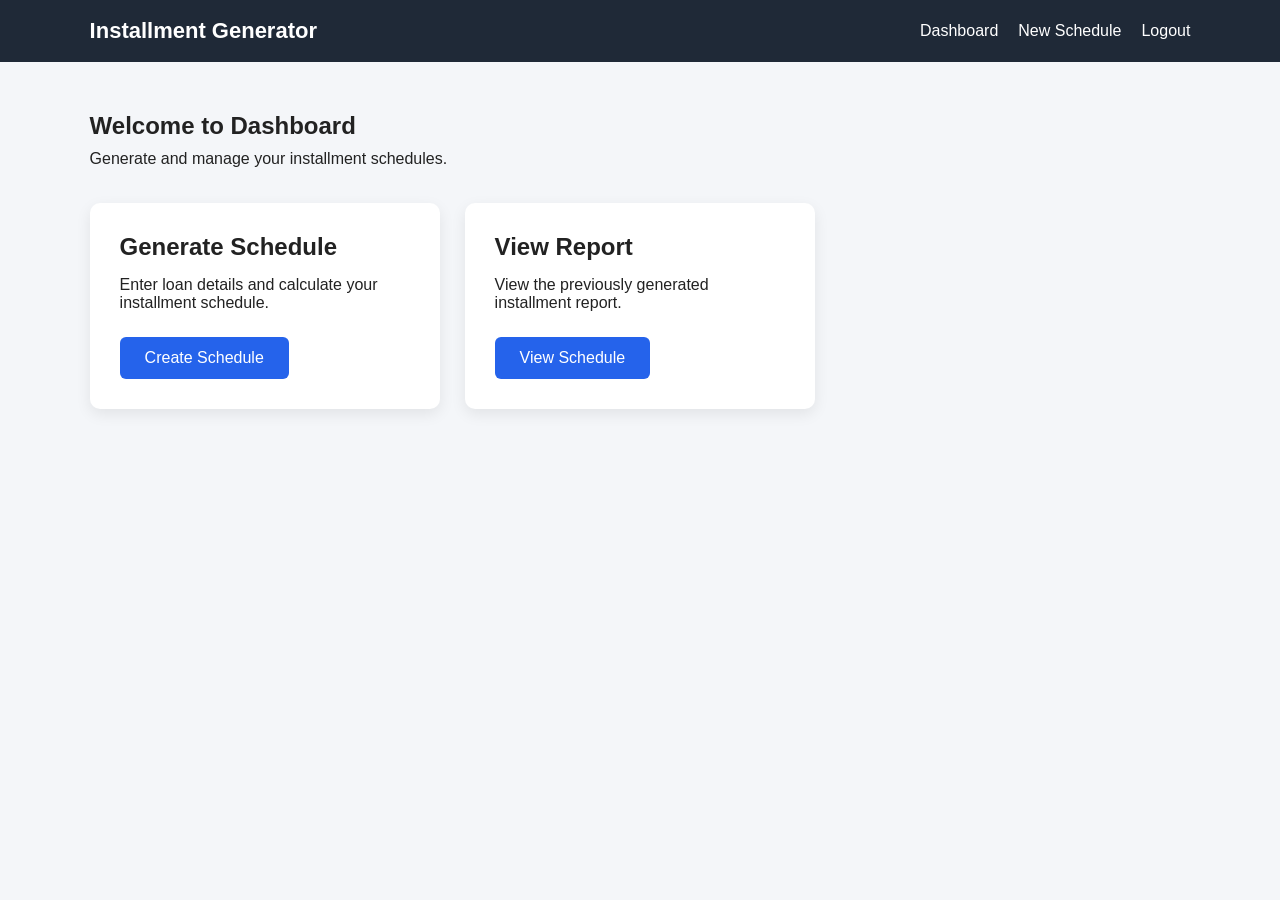
==== dashboard.html @ a09a1921 "Initial commit" ====
<!DOCTYPE html>
<html lang="en">

<head>
    <meta charset="UTF-8">
    <meta name="viewport" content="width=device-width, initial-scale=1.0">

    <title>Dashboard</title>

    <link rel="stylesheet" href="css/style.css">
</head>

<body>

<header class="navbar">

    <div class="logo">
        Installment Generator
    </div>

    <nav>
        <a href="dashboard.html">Dashboard</a>
        <a href="loan.html">New Schedule</a>
        <a href="index.html">Logout</a>
    </nav>

</header>

<section class="dashboard">

    <h1>Welcome to Dashboard</h1>

    <p>
        Generate and manage your installment schedules.
    </p>

    <div class="dashboard-cards">

        <div class="dashboard-card">

            <h2>Generate Schedule</h2>

            <p>
                Enter loan details and calculate your
                installment schedule.
            </p>

            <a href="loan.html" class="btn">
                Create Schedule
            </a>

        </div>

        <div class="dashboard-card">

            <h2>View Report</h2>

            <p>
                View the previously generated installment report.
            </p>

            <a href="schedule.html" class="btn">
                View Schedule
            </a>

        </div>

    </div>

</section>

</body>
</html>
---- css/style.css ----
* {
    margin: 0;
    padding: 0;
    box-sizing: border-box;
}

body {
    font-family: Arial, sans-serif;
    background: #f4f6f9;
    color: #222;
}

/* NAVBAR */

.navbar {
    background: #1f2937;
    color: white;
    padding: 18px 7%;
    display: flex;
    justify-content: space-between;
    align-items: center;
}

.logo {
    font-size: 22px;
    font-weight: bold;
}

.navbar nav {
    display: flex;
    align-items: center;
    gap: 20px;
}

.navbar a {
    color: white;
    text-decoration: none;
}

.navbar a:hover {
    text-decoration: underline;
}

/* HERO */

.hero {
    min-height: 500px;
    display: flex;
    align-items: center;
    justify-content: center;
    text-align: center;
    padding: 40px;
}

.hero-content {
    max-width: 700px;
}

.hero h1 {
    font-size: 48px;
    margin-bottom: 20px;
}

.hero p {
    font-size: 19px;
    line-height: 1.6;
    margin-bottom: 30px;
}

/* BUTTON */

.btn {
    display: inline-block;
    border: none;
    background: #2563eb;
    color: white;
    padding: 12px 25px;
    border-radius: 6px;
    cursor: pointer;
    text-decoration: none;
    font-size: 16px;
}

.btn:hover {
    background: #1d4ed8;
}

/* FEATURES */

.features {
    padding: 50px 7%;
    text-align: center;
}

.features h2 {
    margin-bottom: 30px;
}

.feature-container {
    display: flex;
    justify-content: center;
    gap: 25px;
    flex-wrap: wrap;
}

.feature-card {
    background: white;
    width: 300px;
    padding: 30px;
    border-radius: 10px;
    box-shadow: 0 4px 15px rgba(0,0,0,0.08);
}

.feature-card h3 {
    margin-bottom: 15px;
}

/* AUTH */

.auth-container {
    min-height: 100vh;
    display: flex;
    justify-content: center;
    align-items: center;
}

.auth-box {
    background: white;
    width: 400px;
    padding: 35px;
    border-radius: 10px;
    box-shadow: 0 5px 20px rgba(0,0,0,0.1);
}

.auth-box h2 {
    text-align: center;
    margin-bottom: 25px;
}

.auth-box p {
    text-align: center;
    margin-top: 20px;
}

/* FORMS */

.form-container {
    display: flex;
    justify-content: center;
    padding: 50px 20px;
}

.form-box {
    background: white;
    width: 600px;
    padding: 35px;
    border-radius: 10px;
    box-shadow: 0 5px 20px rgba(0,0,0,0.08);
}

.form-box h1 {
    margin-bottom: 25px;
    text-align: center;
}

label {
    display: block;
    margin-top: 15px;
    margin-bottom: 7px;
    font-weight: bold;
}

input,
select {
    width: 100%;
    padding: 12px;
    border: 1px solid #ccc;
    border-radius: 5px;
    font-size: 15px;
}

form .btn {
    margin-top: 25px;
    width: 100%;
}

/* DASHBOARD */

.dashboard {
    padding: 50px 7%;
}

.dashboard h1 {
    margin-bottom: 10px;
}

.dashboard-cards {
    display: flex;
    gap: 25px;
    margin-top: 35px;
    flex-wrap: wrap;
}

.dashboard-card {
    background: white;
    padding: 30px;
    width: 350px;
    border-radius: 10px;
    box-shadow: 0 5px 15px rgba(0,0,0,0.08);
}

.dashboard-card h2 {
    margin-bottom: 15px;
}

.dashboard-card p {
    margin-bottom: 25px;
}

/* SCHEDULE */

.schedule-container {
    padding: 40px 5%;
}

.schedule-container h1 {
    margin-bottom: 25px;
}

.summary {
    background: white;
    padding: 20px;
    border-radius: 8px;
    margin-bottom: 25px;
}

.table-container {
    overflow-x: auto;
}

table {
    width: 100%;
    border-collapse: collapse;
    background: white;
}

th,
td {
    border: 1px solid #ddd;
    padding: 12px;
    text-align: center;
}

th {
    background: #1f2937;
    color: white;
}

tr:nth-child(even) {
    background: #f8fafc;
}

/* PRINT */

.print-btn {
    background: white;
    border: none;
    padding: 8px 15px;
    border-radius: 5px;
    cursor: pointer;
}

.report {
    max-width: 900px;
    margin: 50px auto;
    padding: 30px;
    background: white;
}

/* FOOTER */

footer {
    text-align: center;
    padding: 25px;
    margin-top: 40px;
}

/* MOBILE */

@media (max-width: 768px) {

    .navbar {
        flex-direction: column;
        gap: 15px;
    }

    .hero h1 {
        font-size: 34px;
    }

    .form-box {
        width: 100%;
    }

    .dashboard-card {
        width: 100%;
    }

    .navbar nav {
        flex-wrap: wrap;
        justify-content: center;
    }
}

@media print {

    .navbar,
    .print-btn,
    .btn {
        display: none;
    }

    body {
        background: white;
    }

    .schedule-container {
        padding: 0;
    }
}
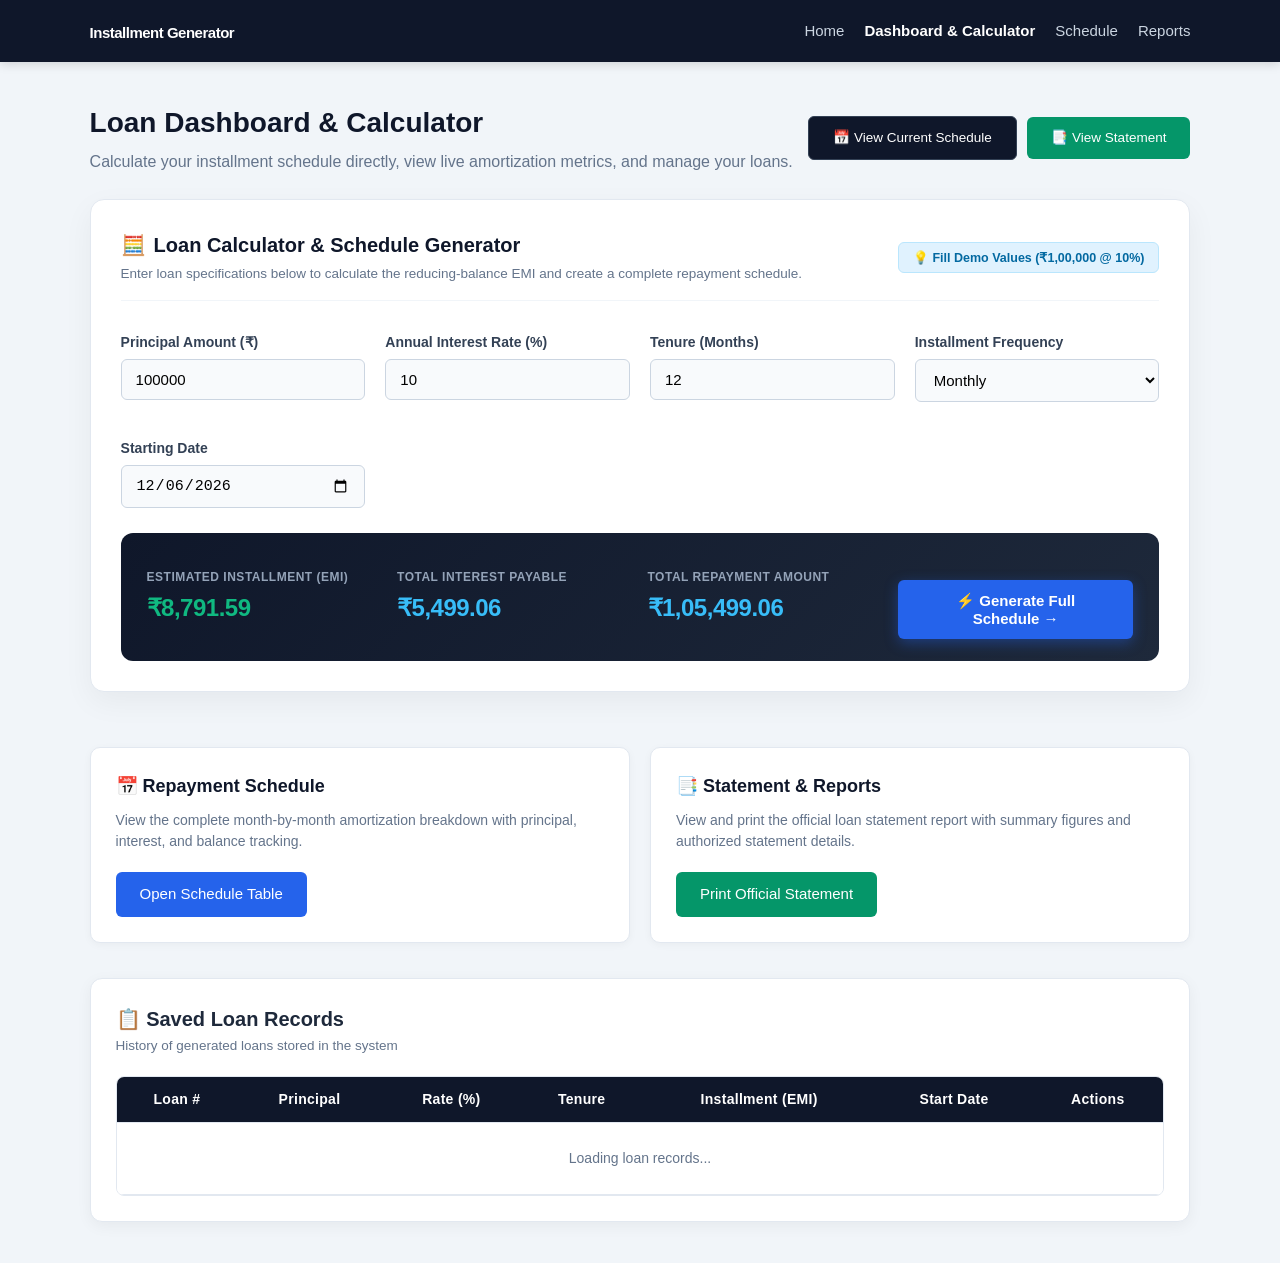
==== commit 0b47636d: "feat: embed loan calculator into dashboard, remove login barrier, and streamline navigation" ====
--- a/dashboard.html
+++ b/dashboard.html
@@ -4,70 +4,327 @@
 <head>
     <meta charset="UTF-8">
     <meta name="viewport" content="width=device-width, initial-scale=1.0">
-
-    <title>Dashboard</title>
-
+    <title>Dashboard & Loan Calculator - Installment Schedule Generator</title>
     <link rel="stylesheet" href="css/style.css">
+    <style>
+        .calculator-card {
+            background: #ffffff;
+            border-radius: 14px;
+            padding: 30px;
+            border: 1px solid #e2e8f0;
+            box-shadow: 0 10px 30px rgba(0, 0, 0, 0.05);
+            margin-top: 25px;
+        }
+
+        .calc-grid {
+            display: grid;
+            grid-template-columns: repeat(auto-fit, minmax(220px, 1fr));
+            gap: 20px;
+            margin-top: 15px;
+        }
+
+        .calc-live-preview {
+            background: linear-gradient(135deg, #0f172a 0%, #1e293b 100%);
+            color: #ffffff;
+            border-radius: 12px;
+            padding: 22px 26px;
+            margin-top: 25px;
+            display: grid;
+            grid-template-columns: repeat(auto-fit, minmax(180px, 1fr));
+            gap: 15px;
+            align-items: center;
+        }
+
+        .calc-preview-item {
+            display: flex;
+            flex-direction: column;
+            gap: 4px;
+        }
+
+        .calc-preview-label {
+            font-size: 12px;
+            color: #94a3b8;
+            text-transform: uppercase;
+            letter-spacing: 0.5px;
+            font-weight: 600;
+        }
+
+        .calc-preview-value {
+            font-size: 24px;
+            font-weight: 700;
+            color: #38bdf8;
+            letter-spacing: -0.5px;
+        }
+
+        .calc-preview-value.accent {
+            color: #10b981;
+        }
+    </style>
 </head>
 
 <body>
 
 <header class="navbar">
-
     <div class="logo">
-        Installment Generator
+        <a href="dashboard.html" style="color: white; text-decoration: none;">Installment Generator</a>
     </div>
 
     <nav>
-        <a href="dashboard.html">Dashboard</a>
-        <a href="loan.html">New Schedule</a>
-        <a href="index.html">Logout</a>
+        <a href="index.html">Home</a>
+        <a href="dashboard.html" style="font-weight: bold; color: #ffffff;">Dashboard & Calculator</a>
+        <a href="schedule.html">Schedule</a>
+        <a href="report.html">Reports</a>
     </nav>
-
 </header>
 
 <section class="dashboard">
 
-    <h1>Welcome to Dashboard</h1>
-
-    <p>
-        Generate and manage your installment schedules.
-    </p>
-
-    <div class="dashboard-cards">
-
+    <!-- Dashboard Header -->
+    <div style="display: flex; justify-content: space-between; align-items: center; flex-wrap: wrap; gap: 15px;">
+        <div>
+            <h1>Loan Dashboard & Calculator</h1>
+            <p style="color: #64748b;">
+                Calculate your installment schedule directly, view live amortization metrics, and manage your loans.
+            </p>
+        </div>
+        <div>
+            <a href="schedule.html" class="btn" style="background: #0f172a; border: 1px solid #334155; font-size: 13.5px;">
+                📅 View Current Schedule
+            </a>
+            <a href="report.html" class="btn" style="background: #059669; font-size: 13.5px; margin-left: 6px;">
+                📑 View Statement
+            </a>
+        </div>
+    </div>
+
+    <!-- DIRECT LOAN CALCULATOR SECTION -->
+    <div class="calculator-card">
+        <div style="display: flex; justify-content: space-between; align-items: center; flex-wrap: wrap; gap: 12px; border-bottom: 1px solid #f1f5f9; padding-bottom: 16px;">
+            <div>
+                <h2 style="font-size: 20px; color: #0f172a; margin-bottom: 4px; display: flex; align-items: center; gap: 8px;">
+                    <span>🧮</span> Loan Calculator & Schedule Generator
+                </h2>
+                <p style="color: #64748b; font-size: 13.5px; margin: 0;">
+                    Enter loan specifications below to calculate the reducing-balance EMI and create a complete repayment schedule.
+                </p>
+            </div>
+            <button type="button" id="fillDemoBtn" style="background: #e0f2fe; color: #0369a1; border: 1px solid #bae6fd; padding: 7px 14px; border-radius: 6px; cursor: pointer; font-size: 12.5px; font-weight: 600;">
+                💡 Fill Demo Values (₹1,00,000 @ 10%)
+            </button>
+        </div>
+
+        <form id="loanForm">
+            <div class="calc-grid">
+                <div>
+                    <label for="principal">Principal Amount (₹)</label>
+                    <input type="number" id="principal" min="1" step="any" placeholder="e.g. 100000" value="100000" required>
+                </div>
+
+                <div>
+                    <label for="interest">Annual Interest Rate (%)</label>
+                    <input type="number" id="interest" min="0" step="0.01" placeholder="e.g. 10.0" value="10" required>
+                </div>
+
+                <div>
+                    <label for="tenure">Tenure (Months)</label>
+                    <input type="number" id="tenure" min="1" placeholder="e.g. 12" value="12" required>
+                </div>
+
+                <div>
+                    <label for="frequency">Installment Frequency</label>
+                    <select id="frequency" required>
+                        <option value="monthly" selected>Monthly</option>
+                        <option value="weekly">Weekly</option>
+                        <option value="quarterly">Quarterly</option>
+                        <option value="yearly">Yearly</option>
+                    </select>
+                </div>
+
+                <div>
+                    <label for="startDate">Starting Date</label>
+                    <input type="date" id="startDate" required>
+                </div>
+            </div>
+
+            <!-- Real-time Live Calculation Preview -->
+            <div class="calc-live-preview">
+                <div class="calc-preview-item">
+                    <span class="calc-preview-label">Estimated Installment (EMI)</span>
+                    <span class="calc-preview-value accent" id="liveEmiDisplay">₹8,791.59</span>
+                </div>
+                <div class="calc-preview-item">
+                    <span class="calc-preview-label">Total Interest Payable</span>
+                    <span class="calc-preview-value" id="liveInterestDisplay">₹5,499.06</span>
+                </div>
+                <div class="calc-preview-item">
+                    <span class="calc-preview-label">Total Repayment Amount</span>
+                    <span class="calc-preview-value" id="liveTotalDisplay">₹1,05,499.06</span>
+                </div>
+                <div style="text-align: right;">
+                    <button type="submit" class="btn" style="background: #2563eb; font-weight: 700; padding: 12px 24px; box-shadow: 0 4px 14px rgba(37,99,235,0.4);">
+                        ⚡ Generate Full Schedule →
+                    </button>
+                </div>
+            </div>
+        </form>
+    </div>
+
+    <!-- Quick Stats -->
+    <div id="dashboardStats" class="stat-grid" style="margin-top: 30px;"></div>
+
+    <!-- Action Cards -->
+    <div class="dashboard-cards" style="margin-top: 25px;">
         <div class="dashboard-card">
-
-            <h2>Generate Schedule</h2>
-
+            <h2>📅 Repayment Schedule</h2>
             <p>
-                Enter loan details and calculate your
-                installment schedule.
+                View the complete month-by-month amortization breakdown with principal, interest, and balance tracking.
             </p>
-
-            <a href="loan.html" class="btn">
-                Create Schedule
+            <a href="schedule.html" class="btn" style="background: #2563eb;">
+                Open Schedule Table
             </a>
-
         </div>
 
         <div class="dashboard-card">
-
-            <h2>View Report</h2>
-
+            <h2>📑 Statement & Reports</h2>
             <p>
-                View the previously generated installment report.
+                View and print the official loan statement report with summary figures and authorized statement details.
             </p>
-
-            <a href="schedule.html" class="btn">
-                View Schedule
+            <a href="report.html" class="btn" style="background: #059669;">
+                Print Official Statement
             </a>
-
-        </div>
-
+        </div>
+    </div>
+
+    <!-- Saved Loan Records -->
+    <div style="margin-top: 35px; background: white; padding: 25px; border-radius: 12px; box-shadow: 0 4px 15px rgba(0,0,0,0.05); border: 1px solid #e2e8f0;">
+        <div style="display: flex; justify-content: space-between; align-items: center; margin-bottom: 20px;">
+            <div>
+                <h2 style="font-size: 20px; color: #1e293b;">📋 Saved Loan Records</h2>
+                <p style="color: #64748b; font-size: 13.5px; margin: 2px 0 0 0;">History of generated loans stored in the system</p>
+            </div>
+        </div>
+
+        <div class="table-container">
+            <table>
+                <thead>
+                    <tr>
+                        <th>Loan #</th>
+                        <th id="userColHeader" style="display: none;">Borrower</th>
+                        <th>Principal</th>
+                        <th>Rate (%)</th>
+                        <th>Tenure</th>
+                        <th>Installment (EMI)</th>
+                        <th>Start Date</th>
+                        <th>Actions</th>
+                    </tr>
+                </thead>
+                <tbody id="savedLoansBody">
+                    <tr>
+                        <td colspan="8" style="text-align: center; color: #64748b; padding: 25px;">
+                            Loading loan records...
+                        </td>
+                    </tr>
+                </tbody>
+            </table>
+        </div>
+    </div>
+
+    <!-- Administration Panel (if Admin) -->
+    <div id="adminPanel" style="display: none; margin-top: 35px; background: white; padding: 25px; border-radius: 12px; box-shadow: 0 4px 15px rgba(0,0,0,0.05); border-top: 4px solid #f59e0b;">
+        <div style="display: flex; justify-content: space-between; align-items: center; margin-bottom: 20px;">
+            <div>
+                <h2 style="font-size: 20px; color: #1e293b;">👑 Admin Control Panel</h2>
+                <p style="color: #64748b; font-size: 13.5px; margin: 2px 0 0 0;">System administrative records</p>
+            </div>
+            <span class="badge badge-admin">Administrator Mode</span>
+        </div>
+
+        <div class="table-container">
+            <table>
+                <thead>
+                    <tr>
+                        <th>User ID</th>
+                        <th>Name</th>
+                        <th>Email</th>
+                        <th>Role</th>
+                        <th>Registered On</th>
+                        <th>Actions</th>
+                    </tr>
+                </thead>
+                <tbody id="adminUsersBody">
+                    <tr>
+                        <td colspan="6" style="text-align: center; color: #64748b; padding: 20px;">
+                            Loading user registry...
+                        </td>
+                    </tr>
+                </tbody>
+            </table>
+        </div>
     </div>
 
 </section>
 
+<!-- JavaScript -->
+<script src="js/config.js"></script>
+<script src="js/main.js"></script>
+<script src="js/loan.js"></script>
+<script>
+    // Live calculation helper for interactive preview
+    function updateLivePreview() {
+        const principal = parseFloat(document.getElementById("principal").value) || 0;
+        const interest = parseFloat(document.getElementById("interest").value) || 0;
+        const tenure = parseInt(document.getElementById("tenure").value, 10) || 1;
+
+        if (principal <= 0 || tenure <= 0) {
+            document.getElementById("liveEmiDisplay").textContent = "₹0.00";
+            document.getElementById("liveInterestDisplay").textContent = "₹0.00";
+            document.getElementById("liveTotalDisplay").textContent = "₹0.00";
+            return;
+        }
+
+        const monthlyRate = (interest / 12) / 100;
+        let emi = 0;
+        if (monthlyRate === 0) {
+            emi = principal / tenure;
+        } else {
+            const factor = Math.pow(1 + monthlyRate, tenure);
+            emi = (principal * monthlyRate * factor) / (factor - 1);
+        }
+
+        const totalPayment = emi * tenure;
+        const totalInterest = totalPayment - principal;
+
+        document.getElementById("liveEmiDisplay").textContent = "₹" + emi.toLocaleString('en-IN', { minimumFractionDigits: 2, maximumFractionDigits: 2 });
+        document.getElementById("liveInterestDisplay").textContent = "₹" + totalInterest.toLocaleString('en-IN', { minimumFractionDigits: 2, maximumFractionDigits: 2 });
+        document.getElementById("liveTotalDisplay").textContent = "₹" + totalPayment.toLocaleString('en-IN', { minimumFractionDigits: 2, maximumFractionDigits: 2 });
+    }
+
+    // Attach listeners for live calculation
+    document.getElementById("principal").addEventListener("input", updateLivePreview);
+    document.getElementById("interest").addEventListener("input", updateLivePreview);
+    document.getElementById("tenure").addEventListener("input", updateLivePreview);
+    document.getElementById("frequency").addEventListener("change", updateLivePreview);
+
+    // Initial calculation on load
+    document.addEventListener("DOMContentLoaded", function() {
+        const startDateInput = document.getElementById("startDate");
+        if (startDateInput && !startDateInput.value) {
+            startDateInput.value = new Date().toISOString().split("T")[0];
+        }
+        updateLivePreview();
+    });
+
+    // Fill Demo Values button
+    document.getElementById("fillDemoBtn").addEventListener("click", function() {
+        document.getElementById("principal").value = "100000";
+        document.getElementById("interest").value = "10";
+        document.getElementById("tenure").value = "12";
+        document.getElementById("frequency").value = "monthly";
+        document.getElementById("startDate").value = new Date().toISOString().split("T")[0];
+        updateLivePreview();
+    });
+</script>
+
 </body>
+
 </html>
--- a/css/style.css
+++ b/css/style.css
@@ -5,25 +5,28 @@
 }
 
 body {
-    font-family: Arial, sans-serif;
-    background: #f4f6f9;
-    color: #222;
+    font-family: -apple-system, BlinkMacSystemFont, "Segoe UI", Roboto, "Helvetica Neue", Arial, sans-serif;
+    background: #f1f5f9;
+    color: #1e293b;
+    line-height: 1.5;
 }
 
 /* NAVBAR */
 
 .navbar {
-    background: #1f2937;
+    background: #0f172a;
     color: white;
-    padding: 18px 7%;
+    padding: 16px 7%;
     display: flex;
     justify-content: space-between;
     align-items: center;
+    box-shadow: 0 2px 10px rgba(0, 0, 0, 0.15);
 }
 
 .logo {
-    font-size: 22px;
-    font-weight: bold;
+    font-size: 20px;
+    font-weight: 700;
+    letter-spacing: -0.5px;
 }
 
 .navbar nav {
@@ -33,67 +36,84 @@
 }
 
 .navbar a {
-    color: white;
+    color: #cbd5e1;
     text-decoration: none;
+    font-size: 15px;
+    transition: color 0.2s ease;
 }
 
 .navbar a:hover {
-    text-decoration: underline;
+    color: #ffffff;
 }
 
 /* HERO */
 
 .hero {
-    min-height: 500px;
+    min-height: 480px;
     display: flex;
     align-items: center;
     justify-content: center;
     text-align: center;
-    padding: 40px;
+    padding: 40px 20px;
+    background: linear-gradient(135deg, #1e293b 0%, #0f172a 100%);
+    color: white;
 }
 
 .hero-content {
-    max-width: 700px;
+    max-width: 720px;
 }
 
 .hero h1 {
-    font-size: 48px;
+    font-size: 44px;
+    font-weight: 800;
     margin-bottom: 20px;
+    letter-spacing: -1px;
+    line-height: 1.2;
 }
 
 .hero p {
-    font-size: 19px;
+    font-size: 18px;
     line-height: 1.6;
     margin-bottom: 30px;
-}
-
-/* BUTTON */
+    color: #cbd5e1;
+}
+
+/* BUTTONS */
 
 .btn {
     display: inline-block;
     border: none;
     background: #2563eb;
     color: white;
-    padding: 12px 25px;
+    padding: 11px 24px;
     border-radius: 6px;
     cursor: pointer;
     text-decoration: none;
-    font-size: 16px;
+    font-size: 15px;
+    font-weight: 500;
+    transition: background-color 0.2s ease, transform 0.1s ease;
 }
 
 .btn:hover {
     background: #1d4ed8;
+    transform: translateY(-1px);
+}
+
+.btn:active {
+    transform: translateY(0);
 }
 
 /* FEATURES */
 
 .features {
-    padding: 50px 7%;
+    padding: 60px 7%;
     text-align: center;
 }
 
 .features h2 {
-    margin-bottom: 30px;
+    font-size: 30px;
+    margin-bottom: 35px;
+    color: #0f172a;
 }
 
 .feature-container {
@@ -105,41 +125,61 @@
 
 .feature-card {
     background: white;
-    width: 300px;
+    width: 320px;
     padding: 30px;
     border-radius: 10px;
-    box-shadow: 0 4px 15px rgba(0,0,0,0.08);
+    box-shadow: 0 4px 15px rgba(0,0,0,0.05);
+    border: 1px solid #e2e8f0;
+    text-align: left;
+    transition: transform 0.2s ease;
+}
+
+.feature-card:hover {
+    transform: translateY(-3px);
 }
 
 .feature-card h3 {
-    margin-bottom: 15px;
+    margin-bottom: 12px;
+    color: #1e293b;
+    font-size: 18px;
+}
+
+.feature-card p {
+    color: #64748b;
+    font-size: 14px;
+    line-height: 1.6;
 }
 
 /* AUTH */
 
 .auth-container {
-    min-height: 100vh;
+    min-height: calc(100vh - 120px);
     display: flex;
     justify-content: center;
     align-items: center;
+    padding: 30px 20px;
 }
 
 .auth-box {
     background: white;
-    width: 400px;
+    width: 440px;
     padding: 35px;
-    border-radius: 10px;
-    box-shadow: 0 5px 20px rgba(0,0,0,0.1);
+    border-radius: 12px;
+    box-shadow: 0 10px 25px rgba(0, 0, 0, 0.08);
+    border: 1px solid #e2e8f0;
 }
 
 .auth-box h2 {
     text-align: center;
-    margin-bottom: 25px;
+    margin-bottom: 8px;
+    color: #0f172a;
+    font-size: 24px;
 }
 
 .auth-box p {
     text-align: center;
-    margin-top: 20px;
+    margin-top: 15px;
+    color: #64748b;
 }
 
 /* FORMS */
@@ -147,36 +187,51 @@
 .form-container {
     display: flex;
     justify-content: center;
-    padding: 50px 20px;
+    padding: 40px 20px;
 }
 
 .form-box {
     background: white;
-    width: 600px;
+    width: 620px;
     padding: 35px;
-    border-radius: 10px;
-    box-shadow: 0 5px 20px rgba(0,0,0,0.08);
+    border-radius: 12px;
+    box-shadow: 0 10px 25px rgba(0,0,0,0.06);
+    border: 1px solid #e2e8f0;
 }
 
 .form-box h1 {
-    margin-bottom: 25px;
+    margin-bottom: 20px;
     text-align: center;
+    color: #0f172a;
+    font-size: 26px;
 }
 
 label {
     display: block;
-    margin-top: 15px;
-    margin-bottom: 7px;
-    font-weight: bold;
+    margin-top: 16px;
+    margin-bottom: 6px;
+    font-weight: 600;
+    font-size: 14px;
+    color: #334155;
 }
 
 input,
 select {
     width: 100%;
-    padding: 12px;
-    border: 1px solid #ccc;
-    border-radius: 5px;
+    padding: 11px 14px;
+    border: 1px solid #cbd5e1;
+    border-radius: 6px;
     font-size: 15px;
+    background-color: #f8fafc;
+    transition: border-color 0.2s ease, background-color 0.2s ease;
+}
+
+input:focus,
+select:focus {
+    outline: none;
+    border-color: #2563eb;
+    background-color: #ffffff;
+    box-shadow: 0 0 0 3px rgba(37, 99, 235, 0.1);
 }
 
 form .btn {
@@ -187,55 +242,102 @@
 /* DASHBOARD */
 
 .dashboard {
-    padding: 50px 7%;
+    padding: 40px 7%;
+    max-width: 1300px;
+    margin: 0 auto;
 }
 
 .dashboard h1 {
-    margin-bottom: 10px;
+    margin-bottom: 6px;
+    font-size: 28px;
+    color: #0f172a;
+}
+
+.stat-grid {
+    display: grid;
+    grid-template-columns: repeat(auto-fit, minmax(220px, 1fr));
+    gap: 20px;
+}
+
+.stat-card {
+    background: white;
+    padding: 22px;
+    border-radius: 10px;
+    border: 1px solid #e2e8f0;
+    box-shadow: 0 2px 8px rgba(0,0,0,0.04);
+}
+
+.stat-label {
+    font-size: 13px;
+    color: #64748b;
+    font-weight: 600;
+    text-transform: uppercase;
+    letter-spacing: 0.5px;
+}
+
+.stat-value {
+    font-size: 24px;
+    font-weight: 700;
+    color: #0f172a;
+    margin-top: 6px;
 }
 
 .dashboard-cards {
     display: flex;
-    gap: 25px;
-    margin-top: 35px;
+    gap: 20px;
     flex-wrap: wrap;
 }
 
 .dashboard-card {
     background: white;
-    padding: 30px;
-    width: 350px;
+    padding: 25px;
+    flex: 1;
+    min-width: 280px;
     border-radius: 10px;
-    box-shadow: 0 5px 15px rgba(0,0,0,0.08);
+    box-shadow: 0 2px 8px rgba(0,0,0,0.04);
+    border: 1px solid #e2e8f0;
 }
 
 .dashboard-card h2 {
-    margin-bottom: 15px;
+    margin-bottom: 10px;
+    font-size: 18px;
+    color: #0f172a;
 }
 
 .dashboard-card p {
-    margin-bottom: 25px;
+    margin-bottom: 20px;
+    color: #64748b;
+    font-size: 14px;
+    line-height: 1.5;
 }
 
 /* SCHEDULE */
 
 .schedule-container {
-    padding: 40px 5%;
+    padding: 35px 7%;
+    max-width: 1300px;
+    margin: 0 auto;
 }
 
 .schedule-container h1 {
-    margin-bottom: 25px;
+    margin-bottom: 20px;
+    font-size: 28px;
+    color: #0f172a;
 }
 
 .summary {
     background: white;
-    padding: 20px;
-    border-radius: 8px;
+    padding: 24px;
+    border-radius: 10px;
     margin-bottom: 25px;
+    box-shadow: 0 2px 8px rgba(0,0,0,0.04);
+    border: 1px solid #e2e8f0;
 }
 
 .table-container {
     overflow-x: auto;
+    border-radius: 8px;
+    border: 1px solid #e2e8f0;
 }
 
 table {
@@ -246,60 +348,136 @@
 
 th,
 td {
-    border: 1px solid #ddd;
-    padding: 12px;
+    padding: 12px 14px;
     text-align: center;
+    font-size: 14px;
+    border-bottom: 1px solid #e2e8f0;
 }
 
 th {
-    background: #1f2937;
+    background: #0f172a;
     color: white;
+    font-weight: 600;
+    letter-spacing: 0.3px;
+    white-space: nowrap;
 }
 
 tr:nth-child(even) {
     background: #f8fafc;
 }
 
-/* PRINT */
+tr:hover {
+    background: #f1f5f9;
+}
+
+/* ACTION BUTTONS & BADGES */
+
+.action-btn {
+    display: inline-block;
+    padding: 4px 10px;
+    font-size: 12px;
+    font-weight: 600;
+    border-radius: 4px;
+    text-decoration: none;
+    border: none;
+    cursor: pointer;
+    transition: opacity 0.2s;
+}
+
+.action-btn:hover {
+    opacity: 0.85;
+}
+
+.view-btn {
+    background: #2563eb;
+    color: white;
+}
+
+.report-btn {
+    background: #4f46e5;
+    color: white;
+}
+
+.csv-btn {
+    background: #059669;
+    color: white;
+}
+
+.delete-btn {
+    background: #ef4444;
+    color: white;
+}
+
+.badge {
+    display: inline-block;
+    padding: 3px 8px;
+    font-size: 11px;
+    font-weight: 700;
+    border-radius: 12px;
+    text-transform: uppercase;
+}
+
+.badge-admin {
+    background: #fef3c7;
+    color: #b45309;
+}
+
+.badge-user {
+    background: #e0f2fe;
+    color: #0369a1;
+}
+
+/* PRINT BUTTON & REPORT */
 
 .print-btn {
-    background: white;
-    border: none;
-    padding: 8px 15px;
+    background: #ffffff;
+    color: #0f172a;
+    border: 1px solid #cbd5e1;
+    padding: 8px 16px;
     border-radius: 5px;
     cursor: pointer;
+    font-size: 14px;
+    font-weight: 600;
+    transition: background-color 0.2s;
+}
+
+.print-btn:hover {
+    background: #f1f5f9;
 }
 
 .report {
-    max-width: 900px;
-    margin: 50px auto;
-    padding: 30px;
+    max-width: 950px;
+    margin: 40px auto;
+    padding: 40px;
     background: white;
+    border: 1px solid #e2e8f0;
 }
 
 /* FOOTER */
 
 footer {
     text-align: center;
-    padding: 25px;
+    padding: 30px;
+    color: #64748b;
+    font-size: 14px;
     margin-top: 40px;
 }
 
 /* MOBILE */
 
 @media (max-width: 768px) {
-
     .navbar {
         flex-direction: column;
         gap: 15px;
     }
 
     .hero h1 {
-        font-size: 34px;
+        font-size: 32px;
     }
 
     .form-box {
         width: 100%;
+        padding: 20px;
     }
 
     .dashboard-card {
@@ -312,19 +490,354 @@
     }
 }
 
-@media print {
-
-    .navbar,
-    .print-btn,
-    .btn {
-        display: none;
-    }
-
-    body {
-        background: white;
-    }
-
-    .schedule-container {
-        padding: 0;
-    }
+/* ========================================== */
+/* TOP DROPDOWN NOTIFICATION MESSAGE BANNER  */
+/* ========================================== */
+
+.dropdown-msg-container {
+    position: fixed;
+    top: 0;
+    left: 50%;
+    transform: translateX(-50%) translateY(-150%);
+    z-index: 99999;
+    width: 92%;
+    max-width: 500px;
+    transition: transform 0.45s cubic-bezier(0.16, 1, 0.3, 1), opacity 0.35s ease;
+    opacity: 0;
+    pointer-events: none;
+}
+
+.dropdown-msg-container.active {
+    transform: translateX(-50%) translateY(20px);
+    opacity: 1;
+    pointer-events: auto;
+}
+
+.dropdown-msg-box {
+    background: #0f172a;
+    border-radius: 14px;
+    box-shadow: 0 20px 45px rgba(0, 0, 0, 0.45), 0 0 25px rgba(16, 185, 129, 0.2);
+    color: #f8fafc;
+    padding: 16px 20px;
+    display: flex;
+    flex-direction: column;
+    gap: 12px;
+    position: relative;
+    overflow: hidden;
+    border: 1px solid #10b981;
+}
+
+.dropdown-msg-box.success {
+    border-color: #10b981;
+    box-shadow: 0 20px 45px rgba(0, 0, 0, 0.45), 0 0 25px rgba(16, 185, 129, 0.25);
+}
+
+.dropdown-msg-box.error {
+    border-color: #ef4444;
+    box-shadow: 0 20px 45px rgba(0, 0, 0, 0.45), 0 0 25px rgba(239, 68, 68, 0.25);
+}
+
+.dropdown-msg-header {
+    display: flex;
+    align-items: center;
+    gap: 14px;
+}
+
+.dropdown-msg-icon {
+    width: 40px;
+    height: 40px;
+    border-radius: 50%;
+    display: flex;
+    align-items: center;
+    justify-content: center;
+    font-size: 20px;
+    font-weight: 800;
+    flex-shrink: 0;
+}
+
+.dropdown-msg-box.success .dropdown-msg-icon {
+    background: rgba(16, 185, 129, 0.18);
+    color: #34d399;
+    border: 1.5px solid #10b981;
+    animation: pulseIcon 1.5s infinite alternate;
+}
+
+.dropdown-msg-box.error .dropdown-msg-icon {
+    background: rgba(239, 68, 68, 0.18);
+    color: #f87171;
+    border: 1.5px solid #ef4444;
+}
+
+@keyframes pulseIcon {
+    from {
+        transform: scale(0.96);
+        box-shadow: 0 0 0 rgba(16, 185, 129, 0);
+    }
+    to {
+        transform: scale(1.05);
+        box-shadow: 0 0 12px rgba(16, 185, 129, 0.5);
+    }
+}
+
+.dropdown-msg-content {
+    flex: 1;
+}
+
+.dropdown-msg-content h4 {
+    font-size: 16px;
+    font-weight: 700;
+    margin: 0;
+    color: #ffffff;
+    letter-spacing: -0.2px;
+}
+
+.dropdown-msg-content p {
+    font-size: 13.5px;
+    color: #94a3b8;
+    margin: 3px 0 0 0;
+    line-height: 1.4;
+}
+
+.dropdown-msg-content strong {
+    color: #38bdf8;
+}
+
+.dropdown-msg-actions {
+    display: flex;
+    gap: 8px;
+    padding-top: 10px;
+    border-top: 1px solid rgba(255, 255, 255, 0.08);
+}
+
+.dropdown-msg-btn {
+    padding: 7px 14px;
+    border-radius: 6px;
+    font-size: 12.5px;
+    font-weight: 600;
+    text-decoration: none;
+    display: inline-flex;
+    align-items: center;
+    gap: 6px;
+    cursor: pointer;
+    border: none;
+    transition: all 0.2s ease;
+}
+
+.dropdown-msg-btn.primary {
+    background: #10b981;
+    color: #ffffff;
+}
+
+.dropdown-msg-btn.primary:hover {
+    background: #059669;
+    transform: translateY(-1px);
+}
+
+.dropdown-msg-btn.secondary {
+    background: #1e293b;
+    color: #cbd5e1;
+    border: 1px solid #334155;
+}
+
+.dropdown-msg-btn.secondary:hover {
+    background: #334155;
+    color: #ffffff;
+}
+
+.dropdown-progress-bar {
+    position: absolute;
+    bottom: 0;
+    left: 0;
+    height: 3px;
+    background: #10b981;
+    width: 100%;
+    transform-origin: left;
+}
+
+.dropdown-msg-box.error .dropdown-progress-bar {
+    background: #ef4444;
+}
+
+@keyframes progressShrink {
+    from {
+        width: 100%;
+    }
+    to {
+        width: 0%;
+    }
+}
+
+/* ========================================== */
+/* NAVBAR DROPDOWN & PAGE CONNECTIONS        */
+/* ========================================== */
+
+.nav-dropdown {
+    position: relative;
+    display: inline-block;
+}
+
+.nav-dropdown-toggle {
+    color: #cbd5e1;
+    background: rgba(255, 255, 255, 0.05);
+    border: 1px solid rgba(255, 255, 255, 0.12);
+    font-size: 14px;
+    font-family: inherit;
+    cursor: pointer;
+    padding: 6px 12px;
+    border-radius: 6px;
+    display: inline-flex;
+    align-items: center;
+    gap: 6px;
+    transition: all 0.2s ease;
+}
+
+.nav-dropdown-toggle:hover,
+.nav-dropdown:hover .nav-dropdown-toggle {
+    color: #ffffff;
+    background: rgba(255, 255, 255, 0.15);
+    border-color: #38bdf8;
+}
+
+.nav-dropdown-menu {
+    display: none;
+    position: absolute;
+    top: 100%;
+    right: 0;
+    margin-top: 6px;
+    min-width: 230px;
+    background: #0f172a;
+    border: 1px solid #334155;
+    border-radius: 10px;
+    padding: 8px 0;
+    box-shadow: 0 15px 35px rgba(0, 0, 0, 0.4);
+    z-index: 1000;
+}
+
+.nav-dropdown:hover .nav-dropdown-menu {
+    display: block;
+    animation: fadeInDown 0.2s ease forwards;
+}
+
+@keyframes fadeInDown {
+    from {
+        opacity: 0;
+        transform: translateY(-8px);
+    }
+    to {
+        opacity: 1;
+        transform: translateY(0);
+    }
+}
+
+.nav-dropdown-item {
+    display: flex;
+    align-items: center;
+    gap: 12px;
+    padding: 10px 18px;
+    color: #cbd5e1;
+    text-decoration: none;
+    font-size: 13.5px;
+    transition: background 0.15s ease, color 0.15s ease;
+}
+
+.nav-dropdown-item:hover {
+    background: #1e293b;
+    color: #38bdf8 !important;
+}
+
+.nav-dropdown-item .item-icon {
+    font-size: 16px;
+    width: 20px;
+    text-align: center;
+}
+
+.nav-dropdown-divider {
+    height: 1px;
+    background: #1e293b;
+    margin: 6px 0;
+}
+
+/* ========================================== */
+/* CONNECTED PAGES QUICK LAUNCH PANEL        */
+/* ========================================== */
+
+.pages-connect-panel {
+    max-width: 760px;
+    margin: 25px auto 40px auto;
+    padding: 24px;
+    background: #ffffff;
+    border: 1px solid #e2e8f0;
+    border-radius: 12px;
+    box-shadow: 0 4px 15px rgba(0, 0, 0, 0.04);
+}
+
+.pages-connect-header {
+    display: flex;
+    justify-content: space-between;
+    align-items: center;
+    margin-bottom: 16px;
+    padding-bottom: 12px;
+    border-bottom: 1px solid #f1f5f9;
+}
+
+.pages-connect-header h3 {
+    font-size: 16px;
+    font-weight: 700;
+    color: #0f172a;
+    display: flex;
+    align-items: center;
+    gap: 8px;
+}
+
+.pages-connect-grid {
+    display: grid;
+    grid-template-columns: repeat(auto-fit, minmax(210px, 1fr));
+    gap: 12px;
+}
+
+.page-link-card {
+    display: flex;
+    align-items: flex-start;
+    gap: 12px;
+    padding: 12px 14px;
+    background: #f8fafc;
+    border: 1px solid #e2e8f0;
+    border-radius: 8px;
+    text-decoration: none;
+    color: inherit;
+    transition: all 0.2s ease;
+}
+
+.page-link-card:hover {
+    background: #eff6ff;
+    border-color: #bfdbfe;
+    transform: translateY(-2px);
+    box-shadow: 0 4px 12px rgba(37, 99, 235, 0.08);
+}
+
+.page-link-icon {
+    font-size: 20px;
+    background: #ffffff;
+    border: 1px solid #e2e8f0;
+    border-radius: 6px;
+    width: 36px;
+    height: 36px;
+    display: flex;
+    align-items: center;
+    justify-content: center;
+    flex-shrink: 0;
+}
+
+.page-link-info h4 {
+    font-size: 14px;
+    font-weight: 600;
+    color: #1e293b;
+    margin: 0;
+}
+
+.page-link-info p {
+    font-size: 12px;
+    color: #64748b;
+    margin: 2px 0 0 0;
+    line-height: 1.3;
 }
